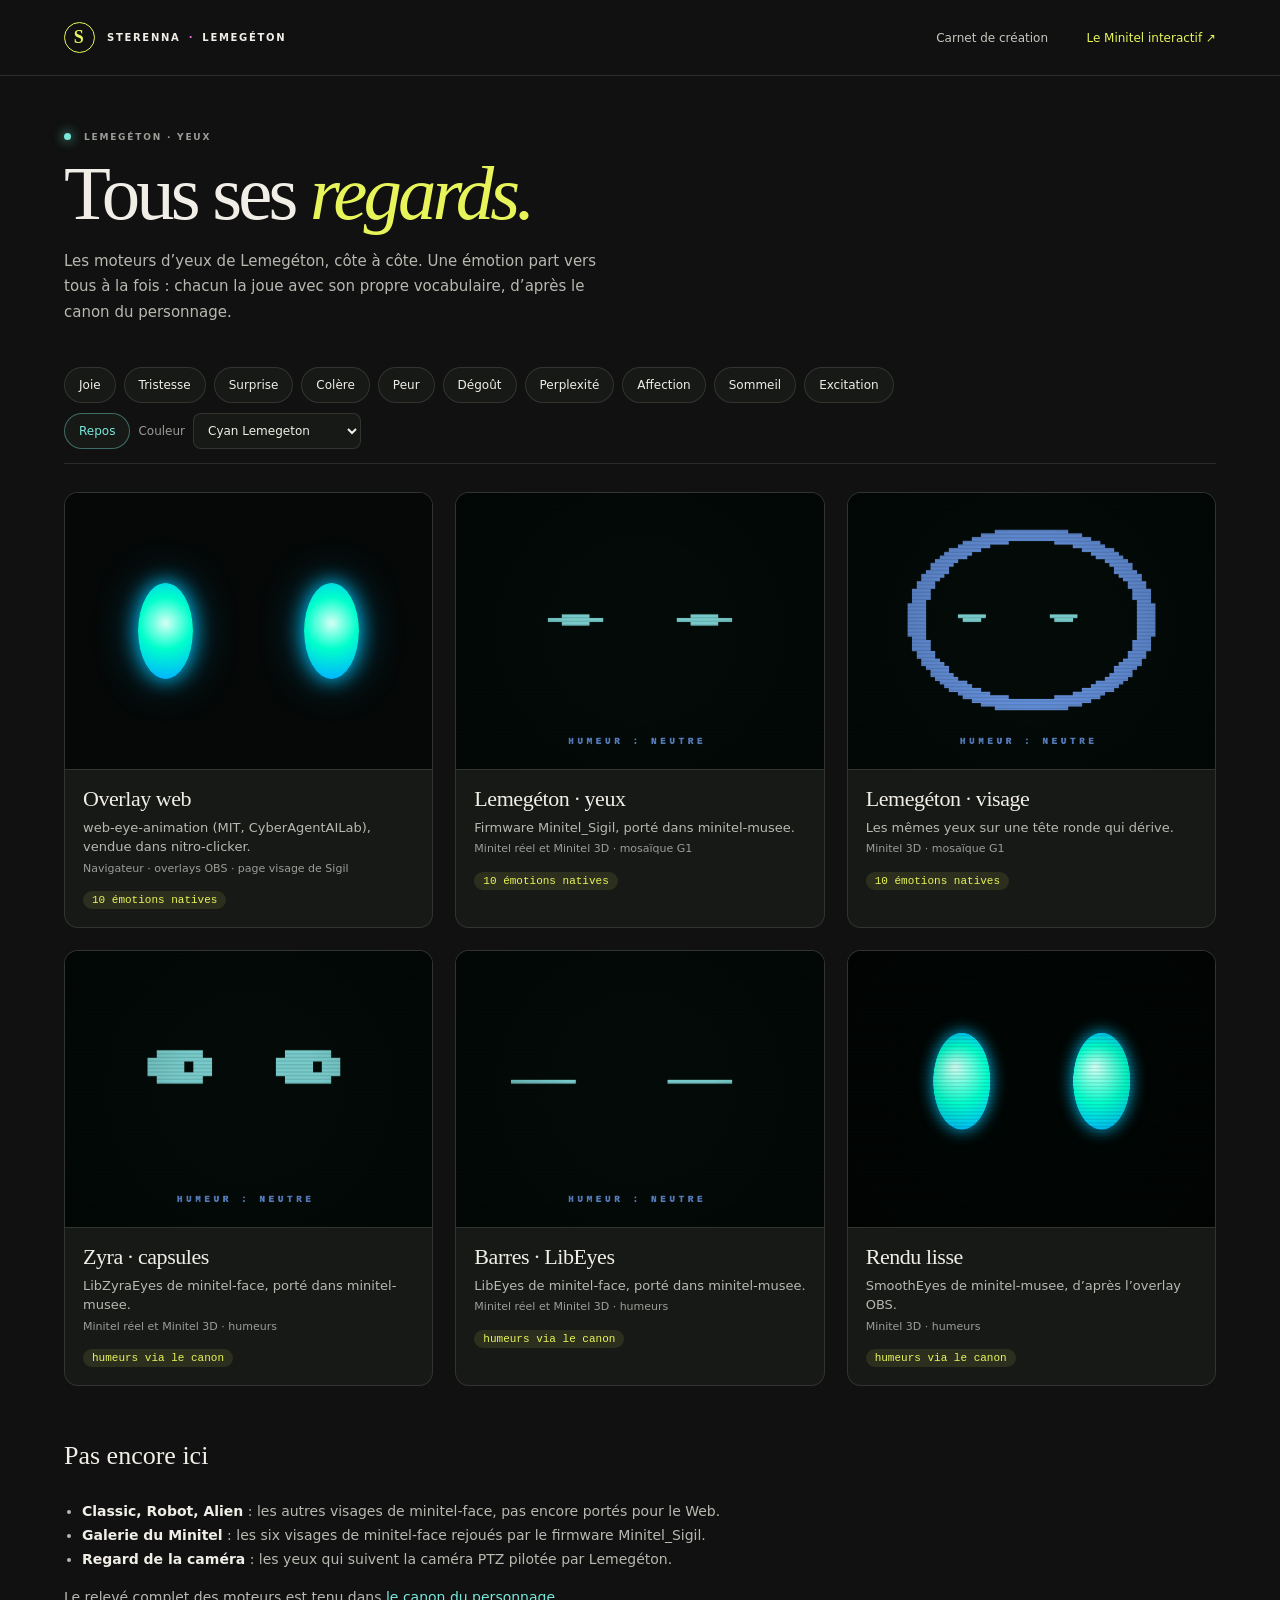
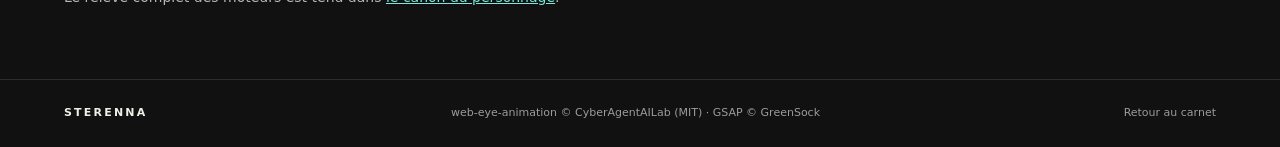
==== gallery/eyes/index.html @ 1a3de9fe "feat: aperçu des yeux de Lemegeton (/lemegeton/eyes/) Six moteurs côte à côte, pilotés par les 10 ém" ====
<!doctype html>
<html lang="fr">
<head>
  <meta charset="utf-8">
  <meta name="viewport" content="width=device-width, initial-scale=1">
  <meta name="theme-color" content="#101110">
  <meta name="description" content="Les yeux de Lemegéton côte à côte : overlay web, mosaïques Vidéotex du Minitel et rendu lisse, pilotés par les mêmes émotions.">
  <link rel="canonical" href="https://sterenna.fr/lemegeton/eyes/">
  <link rel="icon" type="image/webp" href="../assets/icon.webp?v=9be2aa3">
  <title>Lemegéton — yeux | Sterenna</title>
  <link rel="stylesheet" href="./eyes.css">
  <script src="./eyes.js" defer></script>
</head>
<body>
  <header class="topbar">
    <a class="wordmark" href="https://sterenna.fr/" aria-label="Sterenna, accueil"><span class="wordmark-mark">S</span><span>STERENNA <i>·</i> LEMEGÉTON</span></a>
    <nav aria-label="Navigation principale">
      <a href="../">Carnet de création</a>
      <a class="nav-back" href="https://sterenna.fr/minitel/">Le Minitel interactif <span aria-hidden="true">↗</span></a>
    </nav>
  </header>

  <main>
    <section class="intro" aria-labelledby="eyes-title">
      <p class="eyebrow"><span class="signal-dot"></span> LEMEGÉTON · YEUX</p>
      <h1 id="eyes-title">Tous ses <em>regards.</em></h1>
      <p class="lead">Les moteurs d’yeux de Lemegéton, côte à côte. Une émotion part vers tous à la fois : chacun la joue avec son propre vocabulaire, d’après le canon du personnage.</p>
    </section>

    <section class="controls" aria-label="Commandes">
      <div class="emotion-row" id="emotion-buttons" role="group" aria-label="Émotions du canon"></div>
      <div class="control-row">
        <button class="emotion emotion-neutral" type="button" id="emotion-neutral">Repos</button>
        <label class="palette">Couleur <select id="eye-palette"></select></label>
        <p class="status" id="eye-status" aria-live="polite"></p>
      </div>
    </section>

    <section class="eye-grid" aria-label="Moteurs d’yeux">
      <figure class="eye-card">
        <div class="eye-screen" data-engine="web"><iframe src="./web.html" title="Yeux web de Lemegéton" loading="lazy"></iframe></div>
        <figcaption>
          <h2>Overlay web</h2>
          <p>web-eye-animation (MIT, CyberAgentAILab), vendue dans nitro-clicker.</p>
          <p class="where">Navigateur · overlays OBS · page visage de Sigil</p>
          <span class="eye-caption">10 émotions natives</span>
        </figcaption>
      </figure>
      <figure class="eye-card">
        <div class="eye-screen" data-engine="mosaic" data-style="lemegeton"></div>
        <figcaption>
          <h2>Lemegéton · yeux</h2>
          <p>Firmware Minitel_Sigil, porté dans minitel-musee.</p>
          <p class="where">Minitel réel et Minitel 3D · mosaïque G1</p>
          <span class="eye-caption">10 émotions natives</span>
        </figcaption>
      </figure>
      <figure class="eye-card">
        <div class="eye-screen" data-engine="mosaic" data-style="lemegeton-visage"></div>
        <figcaption>
          <h2>Lemegéton · visage</h2>
          <p>Les mêmes yeux sur une tête ronde qui dérive.</p>
          <p class="where">Minitel 3D · mosaïque G1</p>
          <span class="eye-caption">10 émotions natives</span>
        </figcaption>
      </figure>
      <figure class="eye-card">
        <div class="eye-screen" data-engine="mosaic" data-style="zyra"></div>
        <figcaption>
          <h2>Zyra · capsules</h2>
          <p>LibZyraEyes de minitel-face, porté dans minitel-musee.</p>
          <p class="where">Minitel réel et Minitel 3D · humeurs</p>
          <span class="eye-caption">humeurs via le canon</span>
        </figcaption>
      </figure>
      <figure class="eye-card">
        <div class="eye-screen" data-engine="mosaic" data-style="libeyes"></div>
        <figcaption>
          <h2>Barres · LibEyes</h2>
          <p>LibEyes de minitel-face, porté dans minitel-musee.</p>
          <p class="where">Minitel réel et Minitel 3D · humeurs</p>
          <span class="eye-caption">humeurs via le canon</span>
        </figcaption>
      </figure>
      <figure class="eye-card">
        <div class="eye-screen" data-engine="smooth"></div>
        <figcaption>
          <h2>Rendu lisse</h2>
          <p>SmoothEyes de minitel-musee, d’après l’overlay OBS.</p>
          <p class="where">Minitel 3D · humeurs</p>
          <span class="eye-caption">humeurs via le canon</span>
        </figcaption>
      </figure>
    </section>

    <section class="missing" aria-labelledby="missing-title">
      <h2 id="missing-title">Pas encore ici</h2>
      <ul>
        <li><b>Classic, Robot, Alien</b> : les autres visages de minitel-face, pas encore portés pour le Web.</li>
        <li><b>Galerie du Minitel</b> : les six visages de minitel-face rejoués par le firmware Minitel_Sigil.</li>
        <li><b>Regard de la caméra</b> : les yeux qui suivent la caméra PTZ pilotée par Lemegéton.</li>
      </ul>
      <p>Le relevé complet des moteurs est tenu dans <a href="https://github.com/Sterenna-studio/lemegeton-core/blob/main/canon/VISAGE.md">le canon du personnage</a>.</p>
    </section>
  </main>

  <footer class="footer">
    <a class="footer-brand" href="https://sterenna.fr/">STERENNA</a>
    <span>web-eye-animation © CyberAgentAILab (MIT) · GSAP © GreenSock</span>
    <a href="../">Retour au carnet</a>
  </footer>
</body>
</html>
---- gallery/eyes/eyes.css ----
:root {
  color-scheme: dark;
  --ink: #f0eee7;
  --muted: #9b9d98;
  --base: #101110;
  --panel: #171917;
  --line: rgba(230, 231, 216, .13);
  --acid: #e8f55a;
  --pink: #f568d8;
  --cyan: #79e8db;
  --serif: "Iowan Old Style", "Palatino Linotype", "Book Antiqua", Georgia, serif;
  --sans: Inter, ui-sans-serif, system-ui, -apple-system, BlinkMacSystemFont, "Segoe UI", sans-serif;
  font-family: var(--sans);
  background: var(--base);
  color: var(--ink);
}
* { box-sizing: border-box; }
body { margin: 0; min-width: 320px; background: var(--base); }
a { color: inherit; }
button, select { font: inherit; }
button:focus-visible, a:focus-visible, select:focus-visible { outline: 2px solid var(--acid); outline-offset: 3px; }
h1, h2, p, figure { margin-top: 0; }

.topbar { height: 76px; padding: 0 clamp(16px, 5vw, 82px); display: flex; align-items: center; justify-content: space-between; gap: 16px; border-bottom: 1px solid var(--line); }
.wordmark { display: inline-flex; gap: 12px; align-items: center; font-size: 10px; letter-spacing: .17em; font-weight: 750; text-decoration: none; }
.wordmark i { color: var(--pink); font-style: normal; padding: 0 3px; }
.wordmark-mark { display: grid; place-items: center; width: 31px; aspect-ratio: 1; border: 1px solid var(--acid); border-radius: 50%; color: var(--acid); font-family: var(--serif); font-size: 18px; }
.topbar nav { display: flex; align-items: center; gap: clamp(14px, 3vw, 40px); font-size: 12px; color: #c7c7bf; }
.topbar nav a { text-decoration: none; }
.topbar nav a:hover { color: var(--acid); }
.nav-back { color: var(--acid); }

main { max-width: 1400px; margin: auto; padding: 0 clamp(16px, 5vw, 82px); }
.intro { padding: 56px 0 28px; }
.eyebrow { margin: 0 0 16px; color: var(--muted); font-size: 9px; font-weight: 700; letter-spacing: .2em; }
.signal-dot { display: inline-block; width: 7px; height: 7px; margin-right: 8px; border-radius: 50%; background: var(--cyan); box-shadow: 0 0 12px var(--cyan); }
h1 { margin-bottom: 18px; font-family: var(--serif); font-size: clamp(44px, 6vw, 80px); line-height: .95; letter-spacing: -.05em; font-weight: 500; }
h1 em { color: var(--acid); font-weight: 400; }
.lead { max-width: 560px; margin-bottom: 0; color: #b7b9b1; font-size: 15px; line-height: 1.7; }

.controls { position: sticky; top: 0; z-index: 5; padding: 14px 0; background: rgba(16, 17, 16, .94); border-bottom: 1px solid var(--line); backdrop-filter: blur(6px); }
.emotion-row, .control-row { display: flex; flex-wrap: wrap; gap: 8px; align-items: center; }
.control-row { margin-top: 10px; }
.emotion { min-height: 36px; padding: 0 14px; border: 1px solid var(--line); border-radius: 999px; background: var(--panel); color: var(--ink); font-size: 12px; cursor: pointer; transition: border-color .2s, color .2s; }
.emotion:hover { border-color: var(--acid); color: var(--acid); }
.emotion-neutral { border-color: rgba(121, 232, 219, .4); color: var(--cyan); }
.palette { display: inline-flex; gap: 8px; align-items: center; color: var(--muted); font-size: 12px; }
.palette select { min-height: 36px; padding: 0 10px; border: 1px solid var(--line); border-radius: 8px; background: var(--panel); color: var(--ink); }
.status { margin: 0 0 0 auto; color: var(--muted); font-size: 12px; }

.eye-grid { display: grid; grid-template-columns: repeat(auto-fill, minmax(min(100%, 340px), 1fr)); gap: 22px; padding: 28px 0 40px; }
.eye-card { margin: 0; border: 1px solid var(--line); border-radius: 14px; overflow: hidden; background: var(--panel); }
.eye-screen { position: relative; aspect-ratio: 4 / 3; background: #050807; }
.eye-screen canvas, .eye-screen iframe { position: absolute; inset: 0; width: 100%; height: 100%; border: 0; display: block; }
.eye-card figcaption { padding: 16px 18px 18px; border-top: 1px solid var(--line); }
.eye-card h2 { margin-bottom: 6px; font-family: var(--serif); font-size: 22px; font-weight: 500; letter-spacing: -.02em; }
.eye-card p { margin-bottom: 4px; color: #b7b9b1; font-size: 13px; line-height: 1.5; }
.eye-card .where { color: var(--muted); font-size: 11px; }
.eye-caption { display: inline-block; margin-top: 10px; padding: 3px 9px; border-radius: 999px; background: rgba(232, 245, 90, .1); color: var(--acid); font-size: 11px; font-family: ui-monospace, "Cascadia Mono", Consolas, monospace; }

.missing { padding: 8px 0 56px; color: #b7b9b1; font-size: 14px; line-height: 1.7; }
.missing h2 { color: var(--ink); font-family: var(--serif); font-size: 26px; font-weight: 500; }
.missing ul { padding-left: 18px; }
.missing b { color: var(--ink); font-weight: 600; }
.missing a { color: var(--cyan); }

.footer { display: flex; flex-wrap: wrap; gap: 12px 24px; justify-content: space-between; padding: 26px clamp(16px, 5vw, 82px); border-top: 1px solid var(--line); color: var(--muted); font-size: 11px; }
.footer a { text-decoration: none; }
.footer a:hover { color: var(--acid); }
.footer-brand { color: var(--ink); letter-spacing: .2em; font-weight: 750; }

@media (max-width: 600px) {
  .topbar { height: 62px; }
  .wordmark { gap: 8px; font-size: 8px; letter-spacing: .12em; }
  .wordmark-mark { width: 27px; font-size: 15px; }
  .topbar nav a:not(.nav-back) { display: none; }
  .intro { padding: 36px 0 20px; }
  .controls { position: static; }
  .status { flex-basis: 100%; margin-left: 0; }
}

@media (prefers-reduced-motion: reduce) {
  * { transition: none !important; }
}
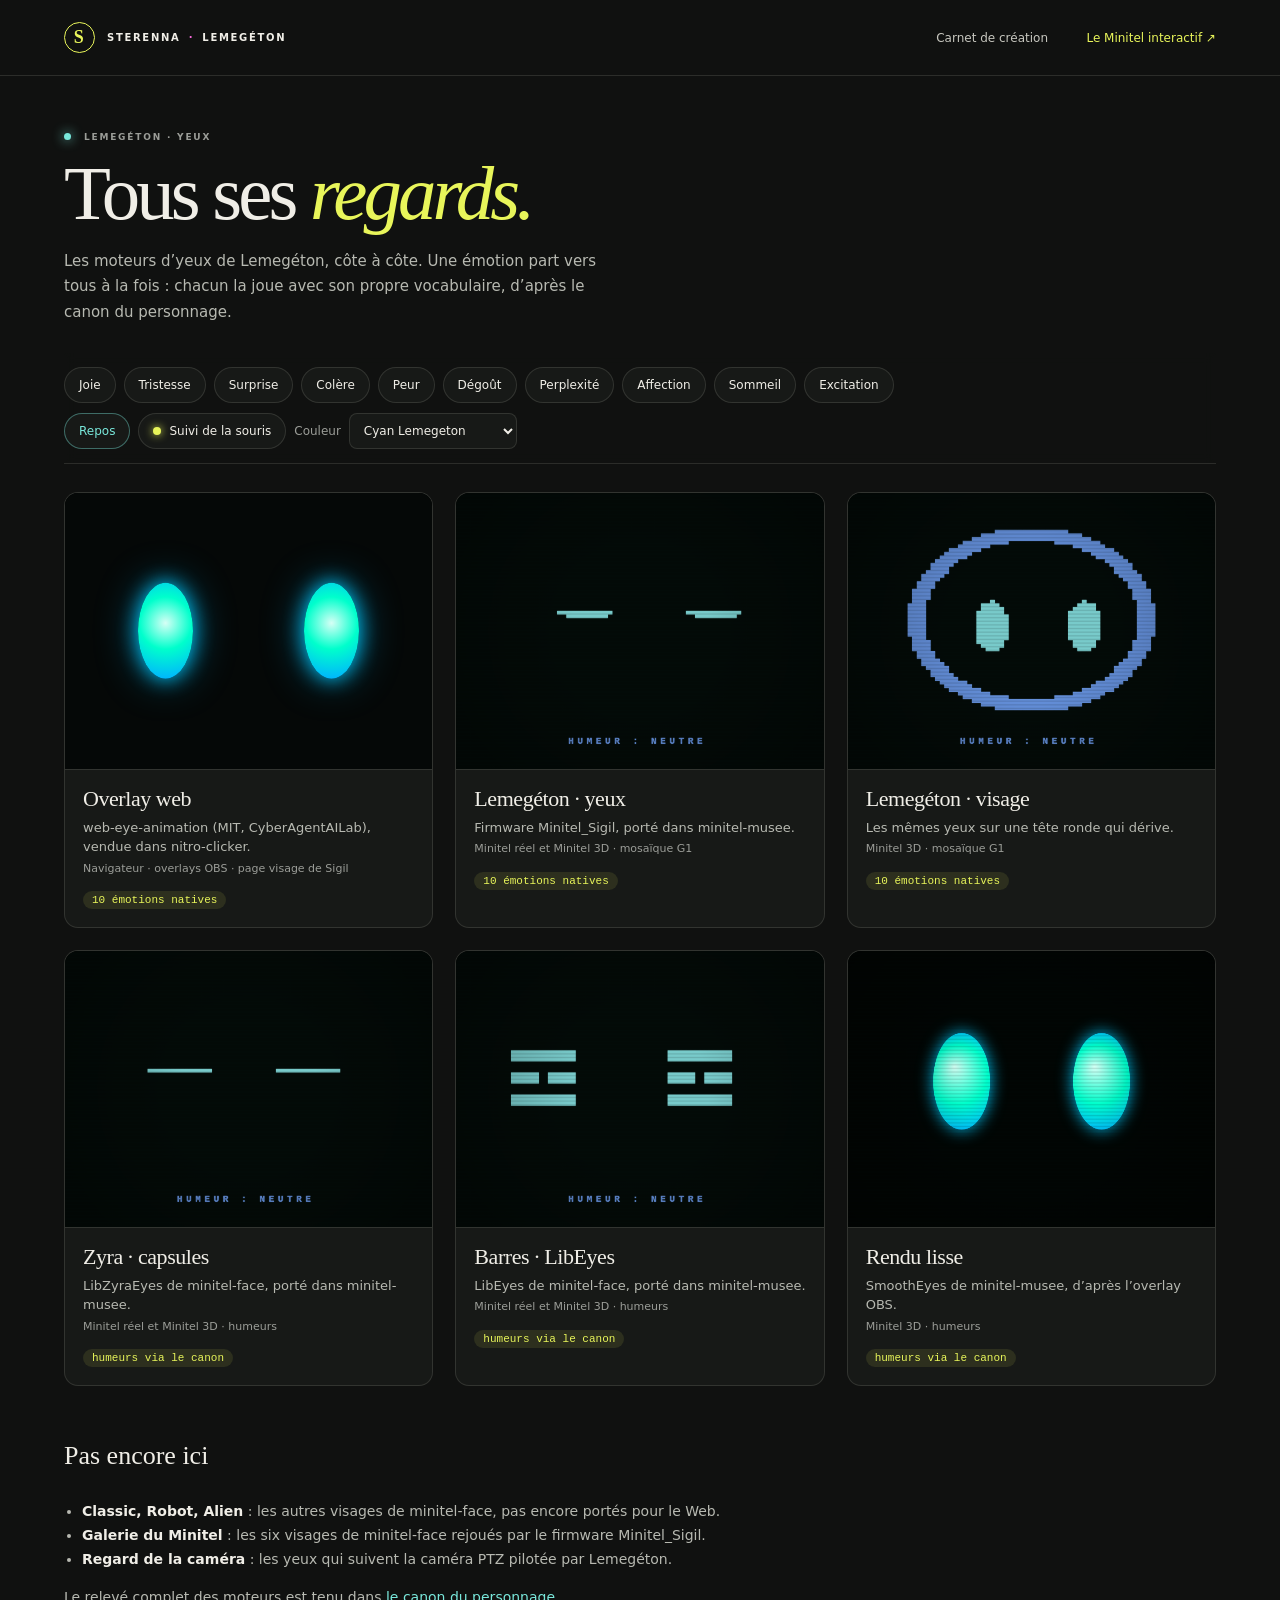
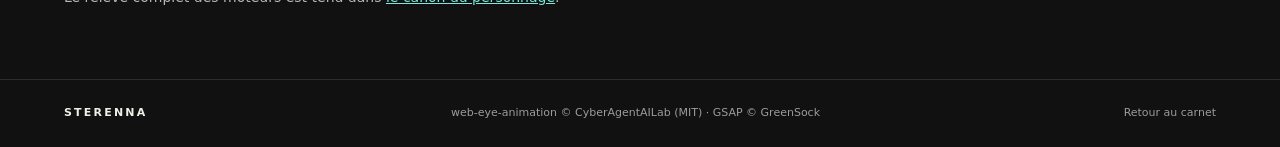
==== commit 8ae84e2c: "feat(eyes): bouton pour activer ou couper le suivi de la souris Le suivi s'applique aux six cartes, " ====
--- a/gallery/eyes/index.html
+++ b/gallery/eyes/index.html
@@ -31,6 +31,7 @@
       <div class="emotion-row" id="emotion-buttons" role="group" aria-label="Émotions du canon"></div>
       <div class="control-row">
         <button class="emotion emotion-neutral" type="button" id="emotion-neutral">Repos</button>
+        <button class="emotion toggle" type="button" id="eye-tracking" aria-pressed="true">Suivi de la souris</button>
         <label class="palette">Couleur <select id="eye-palette"></select></label>
         <p class="status" id="eye-status" aria-live="polite"></p>
       </div>
--- a/gallery/eyes/eyes.css
+++ b/gallery/eyes/eyes.css
@@ -44,6 +44,9 @@
 .emotion { min-height: 36px; padding: 0 14px; border: 1px solid var(--line); border-radius: 999px; background: var(--panel); color: var(--ink); font-size: 12px; cursor: pointer; transition: border-color .2s, color .2s; }
 .emotion:hover { border-color: var(--acid); color: var(--acid); }
 .emotion-neutral { border-color: rgba(121, 232, 219, .4); color: var(--cyan); }
+.toggle::before { content: ""; display: inline-block; width: 8px; height: 8px; margin-right: 8px; border-radius: 50%; background: var(--acid); box-shadow: 0 0 8px var(--acid); }
+.toggle[aria-pressed="false"] { color: var(--muted); }
+.toggle[aria-pressed="false"]::before { background: transparent; box-shadow: inset 0 0 0 1px var(--muted); }
 .palette { display: inline-flex; gap: 8px; align-items: center; color: var(--muted); font-size: 12px; }
 .palette select { min-height: 36px; padding: 0 10px; border: 1px solid var(--line); border-radius: 8px; background: var(--panel); color: var(--ink); }
 .status { margin: 0 0 0 auto; color: var(--muted); font-size: 12px; }
@@ -52,6 +55,7 @@
 .eye-card { margin: 0; border: 1px solid var(--line); border-radius: 14px; overflow: hidden; background: var(--panel); }
 .eye-screen { position: relative; aspect-ratio: 4 / 3; background: #050807; }
 .eye-screen canvas, .eye-screen iframe { position: absolute; inset: 0; width: 100%; height: 100%; border: 0; display: block; }
+.eye-screen iframe { pointer-events: none; }
 .eye-card figcaption { padding: 16px 18px 18px; border-top: 1px solid var(--line); }
 .eye-card h2 { margin-bottom: 6px; font-family: var(--serif); font-size: 22px; font-weight: 500; letter-spacing: -.02em; }
 .eye-card p { margin-bottom: 4px; color: #b7b9b1; font-size: 13px; line-height: 1.5; }
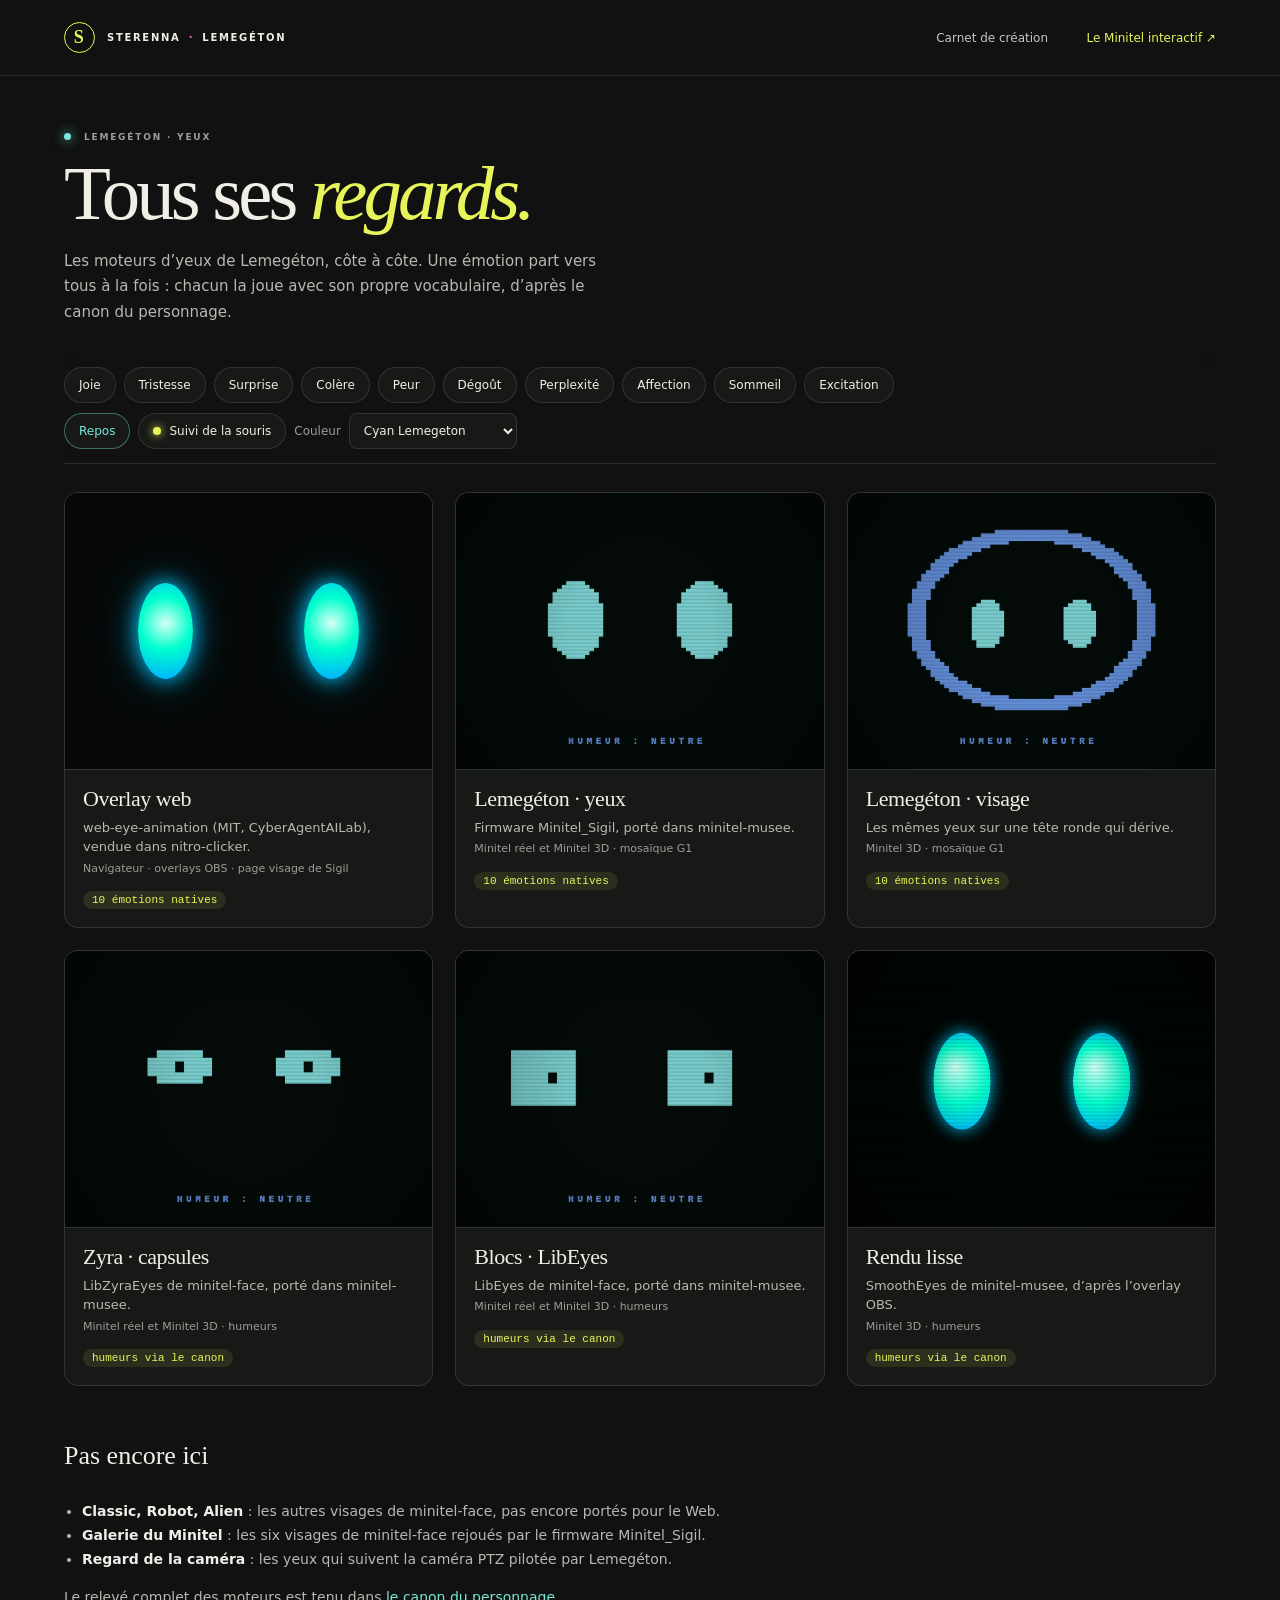
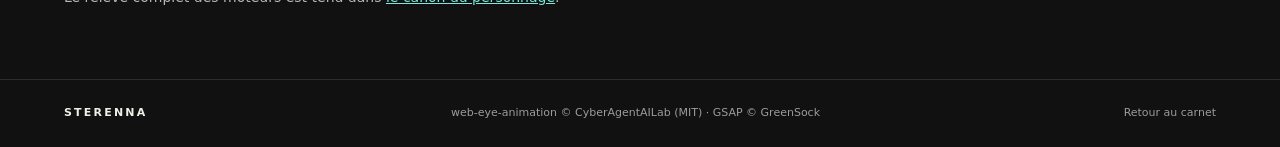
==== commit 2fd1f15e: "fix(eyes): LibEyes en blocs pleins (minitel-musee f223846+) Bundle régénéré depuis minitel-musee#35," ====
--- a/gallery/eyes/index.html
+++ b/gallery/eyes/index.html
@@ -77,7 +77,7 @@
       <figure class="eye-card">
         <div class="eye-screen" data-engine="mosaic" data-style="libeyes"></div>
         <figcaption>
-          <h2>Barres · LibEyes</h2>
+          <h2>Blocs · LibEyes</h2>
           <p>LibEyes de minitel-face, porté dans minitel-musee.</p>
           <p class="where">Minitel réel et Minitel 3D · humeurs</p>
           <span class="eye-caption">humeurs via le canon</span>
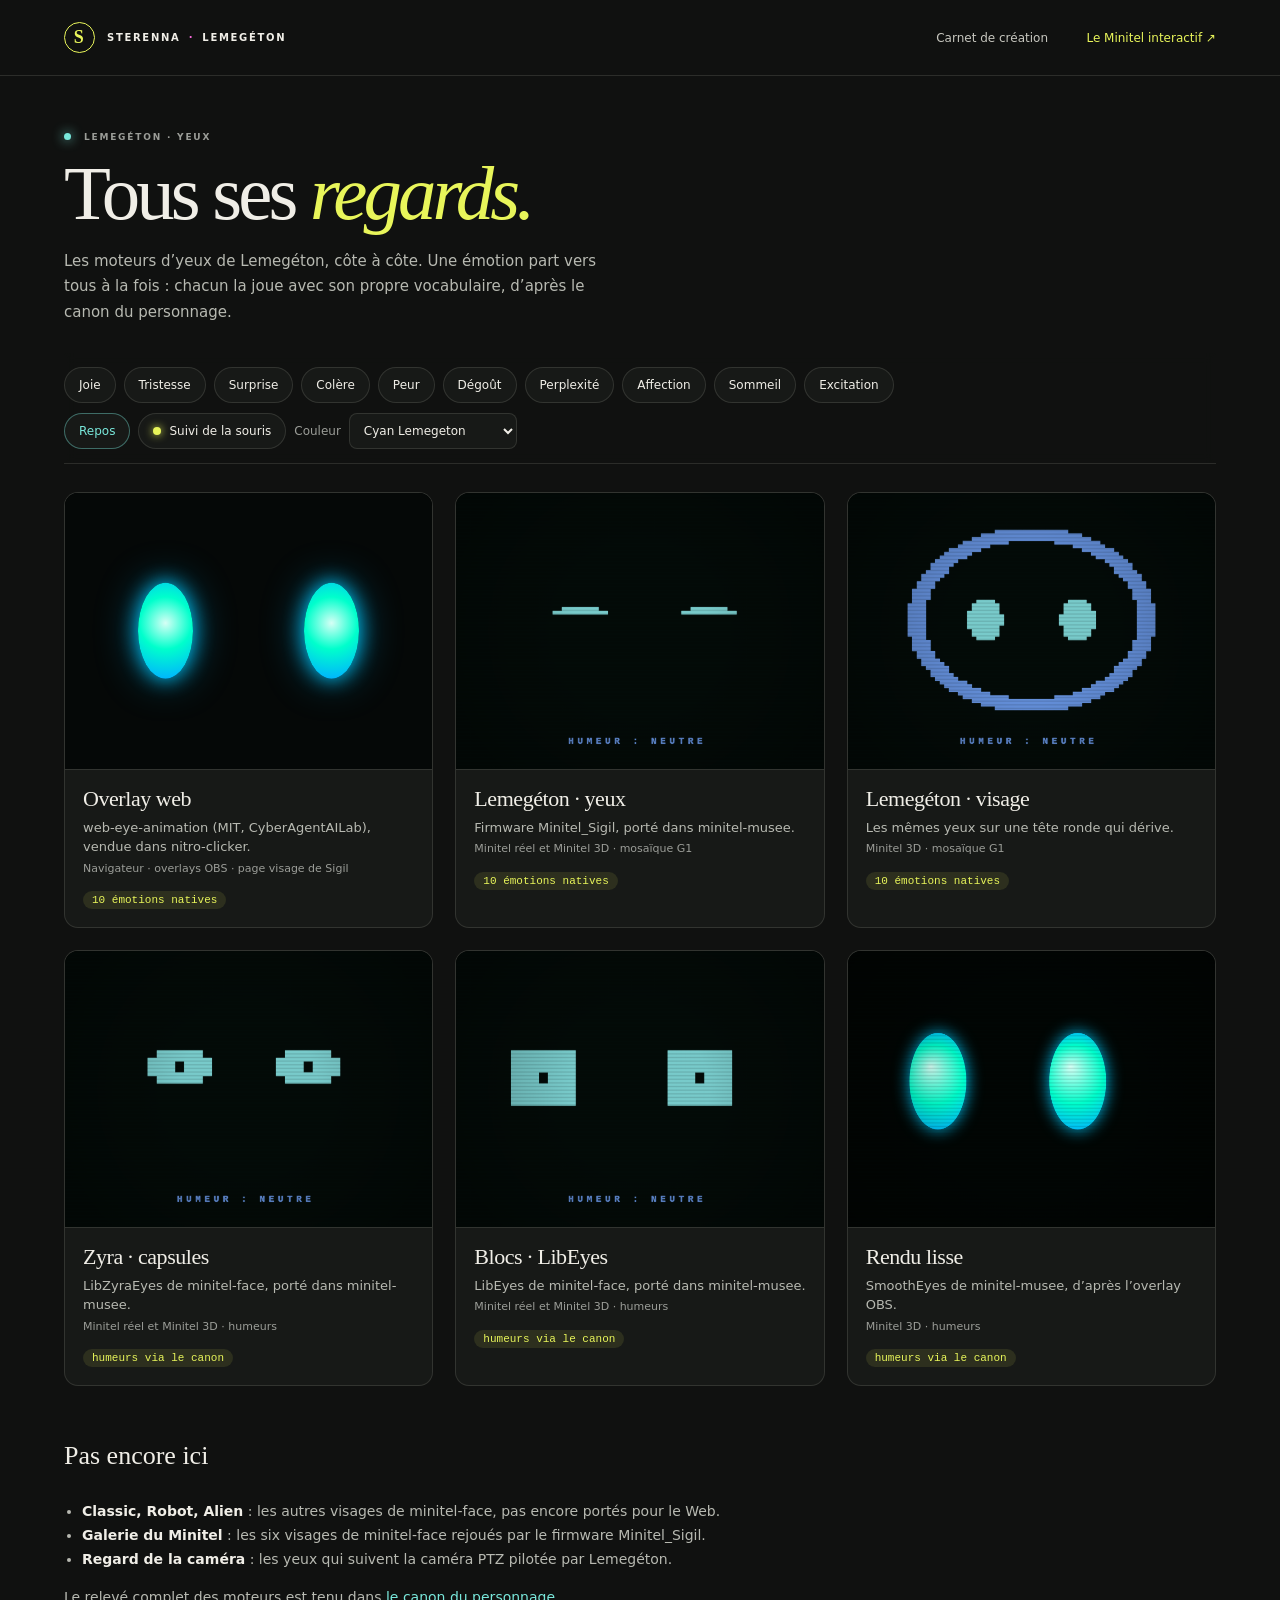
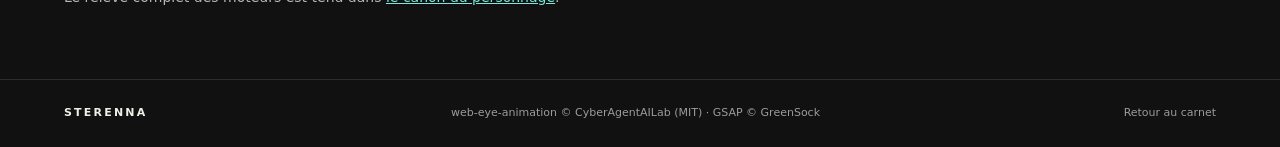
==== commit 258b1c0d: "fix(eyes): adresses versionnées pour que Cloudflare ne serve plus du périmé Après la fusion de #15, " ====
--- a/gallery/eyes/index.html
+++ b/gallery/eyes/index.html
@@ -8,8 +8,8 @@
   <link rel="canonical" href="https://sterenna.fr/lemegeton/eyes/">
   <link rel="icon" type="image/webp" href="../assets/icon.webp?v=9be2aa3">
   <title>Lemegéton — yeux | Sterenna</title>
-  <link rel="stylesheet" href="./eyes.css">
-  <script src="./eyes.js" defer></script>
+  <link rel="stylesheet" href="./eyes.css?v=495e901a4d">
+  <script src="./eyes.js?v=6209386aca" defer></script>
 </head>
 <body>
   <header class="topbar">
